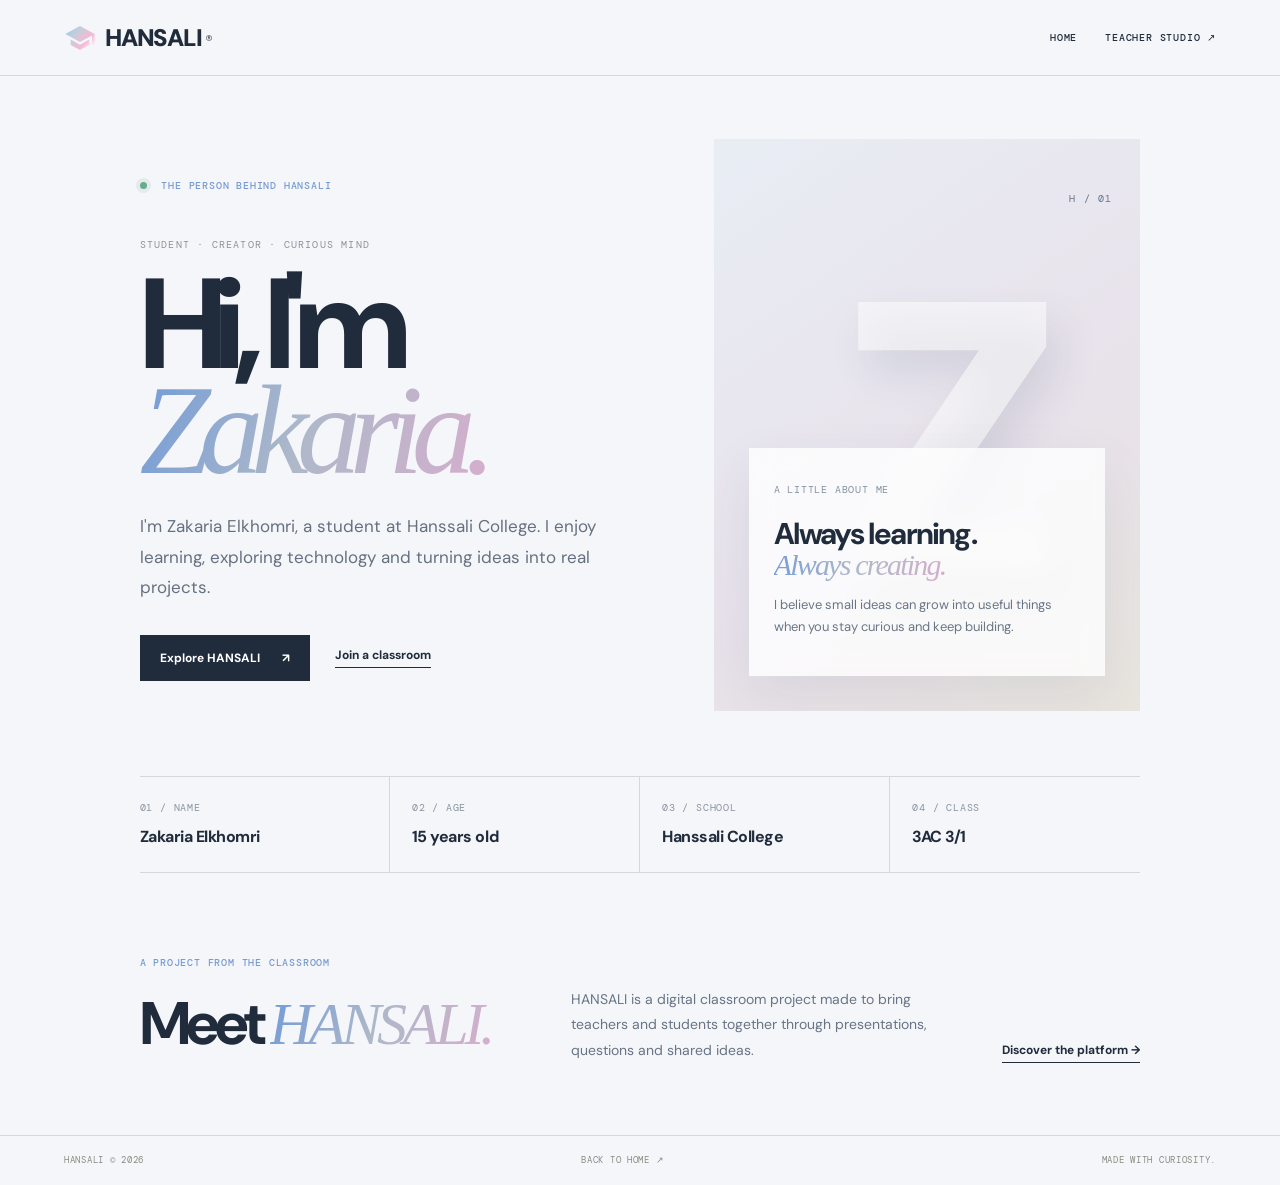
==== about.html @ 1b5e50fa "Add Zakaria Elkhomri about page" ====
<!doctype html>
<html lang="en">
<head>
<meta charset="utf-8"><meta name="viewport" content="width=device-width,initial-scale=1"><meta name="theme-color" content="#f5f6fa">
<meta name="description" content="Meet Zakaria Elkhomri, a student at Hanssali College in class 3AC 3/1 and the creator of HANSALI."><meta name="author" content="Zakaria Elkhomri"><meta name="robots" content="index,follow">
<link rel="canonical" href="https://hanssali.pages.dev/about.html"><meta property="og:type" content="profile"><meta property="og:title" content="About Zakaria Elkhomri — HANSALI"><meta property="og:description" content="Meet Zakaria Elkhomri, student at Hanssali College and creator of HANSALI."><meta property="og:url" content="https://hanssali.pages.dev/about.html">
<title>About Zakaria Elkhomri — HANSALI</title><link rel="preconnect" href="https://fonts.googleapis.com"><link href="https://fonts.googleapis.com/css2?family=DM+Mono:wght@400;500&family=DM+Sans:wght@400;500;600;700;800;900&display=swap" rel="stylesheet"><link rel="icon" type="image/svg+xml" href="./school%2B48px-131987943394753442_0px.svg"><link rel="stylesheet" href="style.css">
</head>
<body class="about-page">
<header class="topbar"><a class="brand" href="index.html"><img class="brand-mark" src="./school%2B48px-131987943394753442_0px.svg" alt="" width="32" height="32"><span class="brand-word">HANSALI</span><i>®</i></a><nav class="main-nav"><a class="nav-link" href="index.html">HOME</a><a class="nav-link" href="teacher.html">TEACHER STUDIO ↗</a></nav></header>
<a class="skip-link" href="#about-main">Skip to content</a>
<main id="about-main" class="about-main">
<section class="about-intro"><p class="kicker"><span class="live-dot"></span> THE PERSON BEHIND HANSALI</p><p class="about-overline">STUDENT · CREATOR · CURIOUS MIND</p><h1>Hi, I'm<br><em>Zakaria.</em></h1><p class="about-lead">I'm Zakaria Elkhomri, a student at Hanssali College. I enjoy learning, exploring technology and turning ideas into real projects.</p><div class="about-actions"><a class="btn btn-dark" href="index.html">Explore HANSALI <span>↗</span></a><a class="text-link" href="student.html">Join a classroom</a></div></section>
<aside class="about-side"><div class="about-monogram" aria-hidden="true"><span>Z</span><i>H / 01</i></div><div class="about-card"><p class="mono">A LITTLE ABOUT ME</p><h2>Always learning.<br><em>Always creating.</em></h2><p class="about-note">I believe small ideas can grow into useful things when you stay curious and keep building.</p></div></aside>
<section class="about-facts" aria-label="About Zakaria"><div class="about-fact"><span class="mono">01 / NAME</span><strong>Zakaria Elkhomri</strong></div><div class="about-fact"><span class="mono">02 / AGE</span><strong>15 years old</strong></div><div class="about-fact"><span class="mono">03 / SCHOOL</span><strong>Hanssali College</strong></div><div class="about-fact"><span class="mono">04 / CLASS</span><strong>3AC 3/1</strong></div></section>
<section class="about-project"><div><p class="kicker">A PROJECT FROM THE CLASSROOM</p><h2>Meet <em>HANSALI.</em></h2></div><p>HANSALI is a digital classroom project made to bring teachers and students together through presentations, questions and shared ideas.</p><a class="text-link" href="index.html">Discover the platform →</a></section>
</main>
<footer class="site-footer"><span>HANSALI © 2026</span><a href="index.html">BACK TO HOME ↗</a><span>MADE WITH CURIOSITY.</span></footer>
</body></html>
---- style.css ----
*{box-sizing:border-box} :root{--paper:#f5f6fa;--navy:#202b3c;--blue:#789bd1;--ink:#202b3c;--silver:#c8cdd8;--pink:#e0bfd8;--muted:#778293;--line:rgba(42,57,79,.16);--accent-gradient:linear-gradient(120deg,#8ccBff 0%,#c8cdd8 38%,#f3b9d5 72%,#fff 100%);--mono:'DM Mono',monospace;--sans:'DM Sans',sans-serif}html{scroll-behavior:smooth}body{margin:0;background:var(--paper);color:var(--navy);font-family:var(--sans);min-height:100vh}a{color:inherit;text-decoration:none}button,input,textarea{font:inherit}button{cursor:pointer}.hidden{display:none!important}.topbar{height:76px;padding:0 5vw;display:flex;align-items:center;justify-content:space-between;border-bottom:1px solid var(--line)}.brand{font-size:24px;font-weight:900;letter-spacing:-1.8px;color:var(--navy)}.brand span{color:var(--blue)}.brand i{font:10px var(--mono);vertical-align:top;margin-left:3px}.eyebrow,.mono,.kicker,.panel-index,label,.tiny,.site-footer,.hero-foot,.nav-link{font-family:var(--mono);letter-spacing:.08em;font-size:10px}.eyebrow{color:var(--muted)}.nav-link{font-weight:500}.hero{min-height:calc(100vh - 126px);padding:7vh 9vw 5vh;display:grid;grid-template-columns:1fr 1fr;align-items:center;gap:5vw;overflow:hidden}.kicker{color:var(--blue);font-weight:500}.live-dot{display:inline-block;width:7px;height:7px;border-radius:50%;background:#6caa8b;margin-right:8px;box-shadow:0 0 0 4px #6caa8b22}.hero h1,.gate-form h1,.studio-heading h1,.join-copy h1{font-size:clamp(58px,7.5vw,112px);line-height:.88;letter-spacing:-.085em;margin:25px 0 28px;font-weight:800}.hero h1 em,.gate-form h1 em,.studio-heading h1 em,.join-copy h1 em,.panel-title h3 em{font-family:Georgia,serif;font-weight:400;color:var(--blue);letter-spacing:-.08em}.hero-sub{max-width:400px;font-size:17px;line-height:1.65;color:#5d6670}.hero-actions{display:flex;align-items:center;gap:26px;margin-top:34px}.btn{border:0;padding:15px 20px;display:inline-flex;align-items:center;justify-content:center;gap:22px;font-weight:700;font-size:12px;transition:transform .2s,background .2s;color:var(--navy)}.btn:hover{transform:translateY(-2px)}.btn-dark{background:var(--navy);color:white}.btn-blue{background:var(--blue);color:white}.btn-light{background:var(--paper);color:var(--navy)}.btn-outline{background:transparent;border:1px solid var(--line)}.btn-small{padding:10px 13px;font-size:11px}.text-link{font-size:12px;font-weight:700;border-bottom:1px solid var(--navy);padding-bottom:4px}.hero-foot{display:flex;gap:26px;color:#8b8b82;margin-top:80px;font-size:9px}.hero-art{height:min(590px,70vh);min-height:440px;position:relative;background:#e7e5dd;overflow:hidden}.art-grid{position:absolute;inset:0;background-image:linear-gradient(#152b4510 1px,transparent 1px),linear-gradient(90deg,#152b4510 1px,transparent 1px);background-size:28px 28px;mask-image:linear-gradient(130deg,black,transparent 80%)}.orb{position:absolute;border-radius:50%;filter:drop-shadow(0 25px 30px #152b4525)}.orb-one{width:260px;height:260px;top:16%;left:28%;background:radial-gradient(circle at 30% 25%,#fff 0,#a5e5e8 12%,#8e83d7 35%,#dfb4d8 55%,#d8dce4 70%,#6f849c 90%);box-shadow:inset -25px -30px 40px #152b4566,inset 15px 15px 25px #fff9}.orb-two{width:110px;height:110px;right:9%;bottom:16%;background:linear-gradient(130deg,#fff,#b8bfc9 35%,#8e83d7 55%,#c4f4ed 75%,#fff);box-shadow:inset -12px -10px 20px #152b4540}.art-stamp{position:absolute;top:25px;left:25px;z-index:2;font:10px/1.6 var(--mono);color:#66717b}.art-card{position:absolute;z-index:3;padding:15px;background:#f8f6f0e8;box-shadow:0 12px 30px #152b4518;backdrop-filter:blur(8px)}.art-card span{font:9px var(--mono);color:#6c7680}.card-a{top:19%;right:7%;transform:rotate(5deg);width:150px}.card-a strong{display:block;font-size:26px;line-height:.95;margin:20px 0}.card-a small{position:absolute;right:15px;bottom:12px}.card-b{bottom:13%;left:8%;transform:rotate(-7deg);width:140px}.mini-dots{font:25px/1.3 var(--mono);letter-spacing:5px;margin-top:10px;color:var(--blue)}.card-c{right:14%;bottom:8%;width:100px;height:90px;transform:rotate(8deg)}.card-c strong{font-size:42px;color:var(--blue)}.art-caption{position:absolute;bottom:24px;right:25px;font:10px/1.5 var(--mono);text-align:right;color:#66717b}.site-footer{height:50px;border-top:1px solid var(--line);display:flex;justify-content:space-between;align-items:center;padding:0 5vw;color:#8a8b83;font-size:9px}.muted{color:var(--muted);line-height:1.6}.error-text{color:#b04444;font-size:12px;min-height:18px}.toast{position:fixed;bottom:22px;left:50%;transform:translate(-50%,20px);background:var(--navy);color:white;padding:12px 18px;font-size:12px;opacity:0;pointer-events:none;transition:.25s;z-index:50}.toast.show{opacity:1;transform:translate(-50%,0)}input,textarea{width:100%;padding:13px 14px;border:1px solid var(--line);background:#fff9;color:var(--navy);outline:none;border-radius:0}input:focus,textarea:focus{border-color:var(--blue)}textarea{resize:vertical;line-height:1.5}label{display:block;color:#697581;margin-bottom:8px}form{display:flex;flex-direction:column;gap:12px}
@media(max-width:800px){.topbar{height:64px;padding:0 20px}.eyebrow{display:none}.hero{padding:55px 24px;grid-template-columns:1fr;gap:40px}.hero h1{font-size:clamp(58px,15vw,90px)}.hero-art{height:430px;min-height:0}.hero-foot{margin-top:50px;flex-wrap:wrap}.site-footer{padding:12px 20px;height:auto;gap:12px;flex-wrap:wrap}.nav-link{font-size:9px}}
/* HANSALI shared identity */
.brand{display:inline-flex;align-items:center;gap:9px;letter-spacing:-1.2px}
.brand-mark{display:block;width:32px;height:32px;object-fit:contain;flex:0 0 auto}
.brand .brand-word{font-size:inherit;font-weight:900;letter-spacing:inherit;color:var(--navy);background:none;-webkit-text-fill-color:currentColor}
.brand i{margin-left:-5px}
.btn-blue{background:linear-gradient(115deg,#789bd1 0%,#aebbd1 48%,#d9b5d2 100%);color:#18283e;box-shadow:0 8px 22px rgba(120,155,209,.18)}
.hero h1 em,.gate-form h1 em,.studio-heading h1 em,.join-copy h1 em,.panel-title h3 em{background:linear-gradient(110deg,#719bd7,#aeb8c9 48%,#d6aecd);-webkit-background-clip:text;background-clip:text;color:transparent}
:focus-visible{outline:2px solid #8caee0;outline-offset:3px}
@media(max-width:750px){.brand-mark{width:29px;height:29px}}

/* Accessibility: keyboard skip navigation */
.skip-link{position:absolute;left:12px;top:-60px;z-index:1000;padding:11px 15px;background:#202b3c;color:#fff;border-radius:8px;font:600 13px var(--sans)}
.skip-link:focus{top:12px}

/* Creator profile page */
.main-nav{display:flex;align-items:center;gap:28px}
.about-main{max-width:1180px;margin:0 auto;padding:7vh 7vw 8vh;display:grid;grid-template-columns:1.05fr .95fr;column-gap:8vw;row-gap:65px}
.about-intro{align-self:center;padding:30px 0}
.about-overline{font:10px var(--mono);letter-spacing:.12em;color:#8b929d;margin-top:46px}
.about-intro h1{font-size:clamp(72px,10vw,130px);line-height:.82;letter-spacing:-.09em;margin:22px 0 28px;font-weight:800}
.about-intro h1 em,.about-card h2 em,.about-project h2 em{font-family:Georgia,serif;font-weight:400;font-style:italic;background:linear-gradient(110deg,#719bd7,#aeb8c9 48%,#d6aecd);-webkit-background-clip:text;background-clip:text;color:transparent}
.about-lead{max-width:470px;color:#657080;font-size:17px;line-height:1.8}
.about-actions{display:flex;align-items:center;gap:25px;margin-top:32px;flex-wrap:wrap}
.about-side{position:relative;min-height:460px;display:flex;align-items:flex-end;justify-content:center;padding:35px;background:linear-gradient(145deg,#e8edf4,#e8e2eb 60%,#e8e5de);overflow:hidden}
.about-monogram{position:absolute;inset:35px 0 0;display:flex;align-items:center;justify-content:center;font-size:clamp(230px,35vw,390px);font-weight:900;letter-spacing:-.13em;color:#ffffff8a;text-shadow:12px 22px 40px #394d6520}
.about-monogram i{position:absolute;top:18px;right:28px;font:10px var(--mono);letter-spacing:.12em;color:#647387}
.about-card{position:relative;z-index:1;width:min(100%,360px);padding:25px;background:#ffffffc9;backdrop-filter:blur(14px);box-shadow:0 20px 50px #34435b16}
.about-card .mono{color:#8390a1}
.about-card h2{font-size:30px;line-height:1.05;letter-spacing:-.06em;margin:22px 0 12px}
.about-note{font-size:13px;line-height:1.7;color:#697687}
.about-facts{grid-column:1/-1;display:grid;grid-template-columns:repeat(4,1fr);border-top:1px solid var(--line);border-bottom:1px solid var(--line)}
.about-fact{padding:24px 18px 25px 0;display:flex;flex-direction:column;gap:12px;border-right:1px solid var(--line)}
.about-fact:not(:first-child){padding-left:22px}
.about-fact:last-child{border:0}
.about-fact .mono{color:#8993a0}
.about-fact strong{font-size:16px;letter-spacing:-.03em}
.about-project{grid-column:1/-1;display:grid;grid-template-columns:1fr 1fr auto;align-items:end;gap:35px;padding-top:8px}
.about-project h2{font-size:clamp(38px,5vw,60px);letter-spacing:-.07em;margin:15px 0 0}
.about-project>p{max-width:420px;color:#687485;line-height:1.8;font-size:14px;margin:0}
.about-project .text-link{white-space:nowrap}
@media(max-width:800px){.main-nav{gap:15px}.main-nav .nav-link{font-size:9px}.about-main{padding:45px 24px 60px;grid-template-columns:1fr;gap:32px}.about-intro{padding:10px 0}.about-intro h1{font-size:clamp(75px,18vw,110px)}.about-overline{margin-top:32px}.about-side{min-height:380px}.about-facts{grid-template-columns:1fr 1fr}.about-fact{padding:18px 10px 18px 0}.about-fact:not(:first-child){padding-left:14px}.about-fact:nth-child(2){border-right:0}.about-fact:nth-child(3){padding-left:0}.about-project{grid-template-columns:1fr;gap:18px}.about-project .text-link{justify-self:start}}
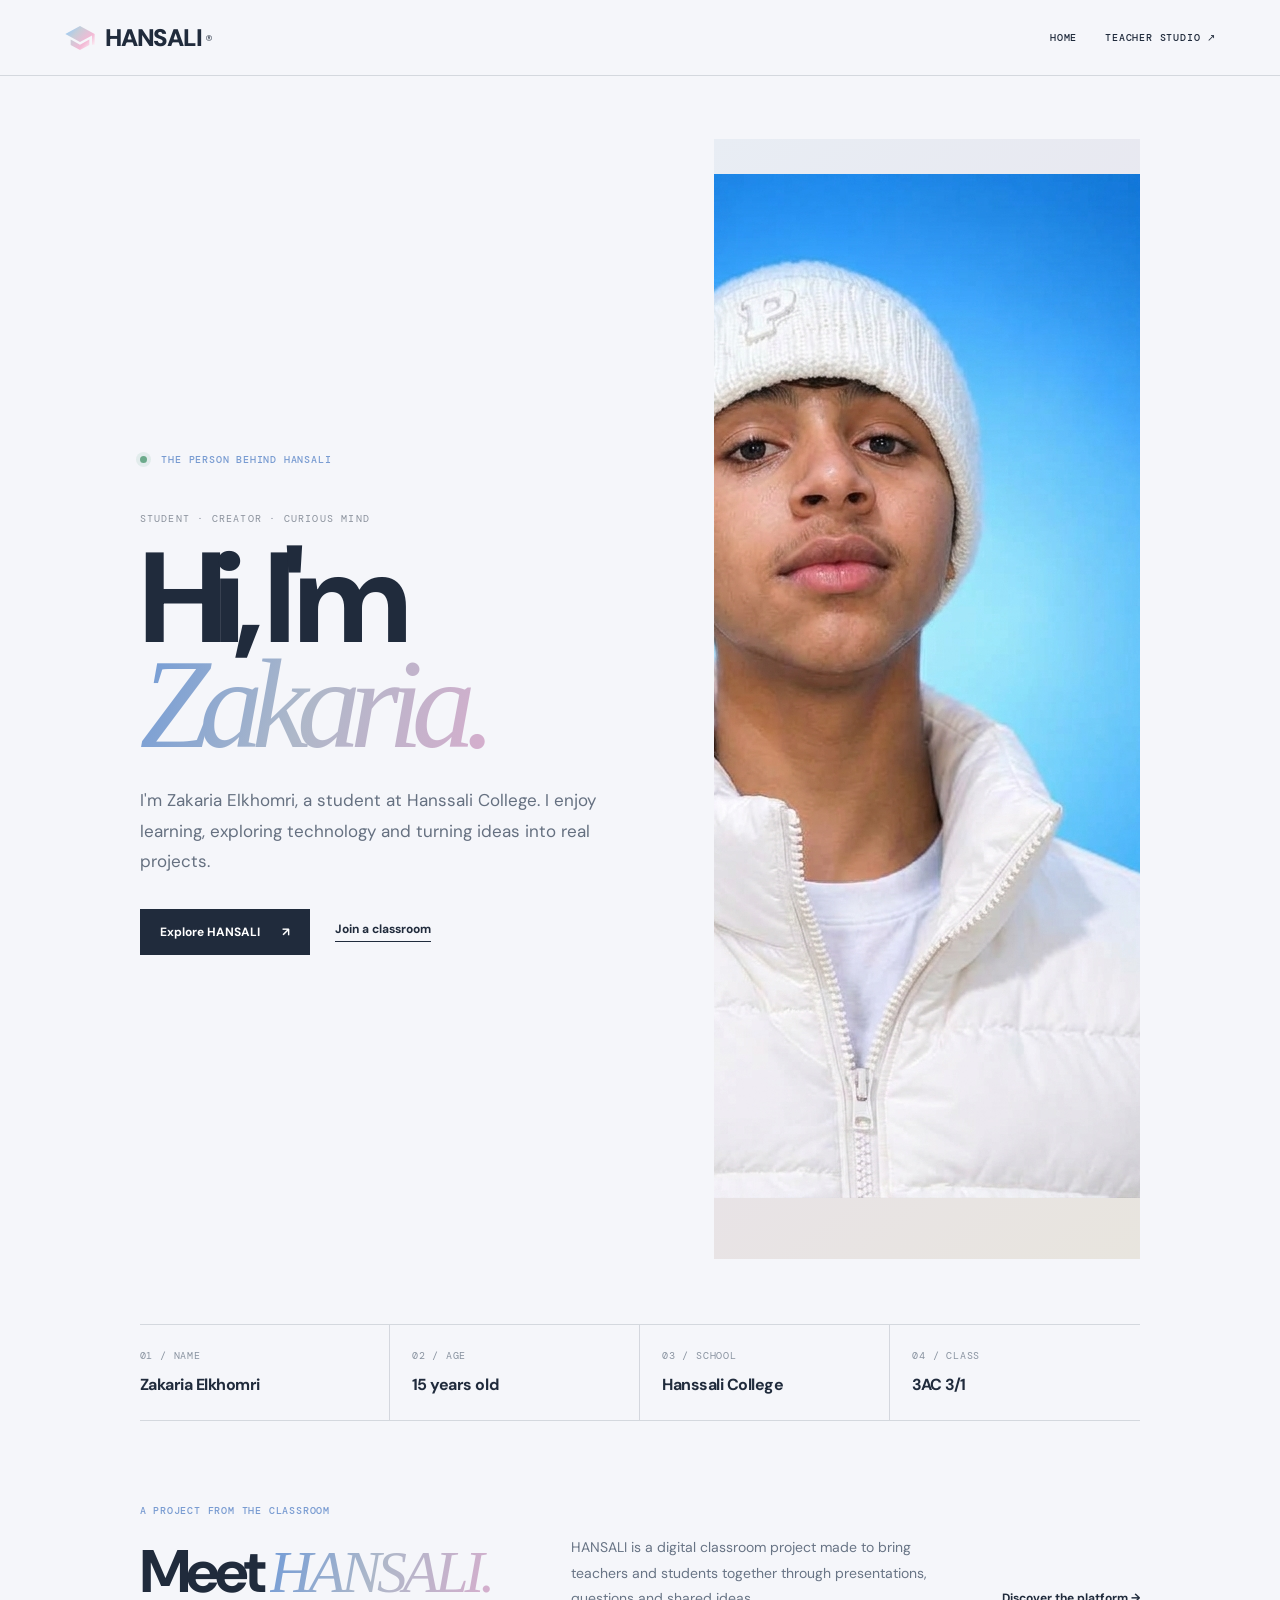
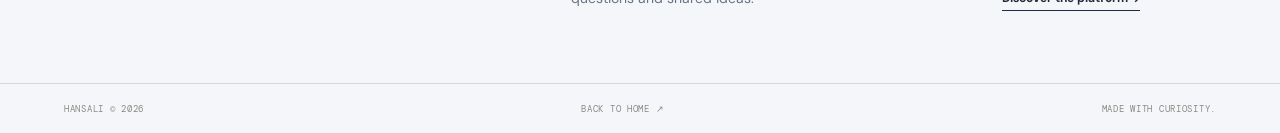
==== commit cd64c524: "Add creator portrait to About page" ====
--- a/about.html
+++ b/about.html
@@ -11,7 +11,7 @@
 <a class="skip-link" href="#about-main">Skip to content</a>
 <main id="about-main" class="about-main">
 <section class="about-intro"><p class="kicker"><span class="live-dot"></span> THE PERSON BEHIND HANSALI</p><p class="about-overline">STUDENT · CREATOR · CURIOUS MIND</p><h1>Hi, I'm<br><em>Zakaria.</em></h1><p class="about-lead">I'm Zakaria Elkhomri, a student at Hanssali College. I enjoy learning, exploring technology and turning ideas into real projects.</p><div class="about-actions"><a class="btn btn-dark" href="index.html">Explore HANSALI <span>↗</span></a><a class="text-link" href="student.html">Join a classroom</a></div></section>
-<aside class="about-side"><div class="about-monogram" aria-hidden="true"><span>Z</span><i>H / 01</i></div><div class="about-card"><p class="mono">A LITTLE ABOUT ME</p><h2>Always learning.<br><em>Always creating.</em></h2><p class="about-note">I believe small ideas can grow into useful things when you stay curious and keep building.</p></div></aside>
+<aside class="about-side"><div class="about-photo-wrap"><span class="about-orbit about-orbit-one" aria-hidden="true"></span><span class="about-orbit about-orbit-two" aria-hidden="true"></span><div class="about-photo"><img src="./Gemini_Generated_Image_g3y4c6g3y4c6g3y4.jfif" alt="Zakaria Elkhomri"></div><span class="about-photo-tag mono">ZAKARIA · 01</span></div><div class="about-card"><p class="mono">A LITTLE ABOUT ME</p><h2>Always learning.<br><em>Always creating.</em></h2><p class="about-note">I believe small ideas can grow into useful things when you stay curious and keep building.</p></div></aside>
 <section class="about-facts" aria-label="About Zakaria"><div class="about-fact"><span class="mono">01 / NAME</span><strong>Zakaria Elkhomri</strong></div><div class="about-fact"><span class="mono">02 / AGE</span><strong>15 years old</strong></div><div class="about-fact"><span class="mono">03 / SCHOOL</span><strong>Hanssali College</strong></div><div class="about-fact"><span class="mono">04 / CLASS</span><strong>3AC 3/1</strong></div></section>
 <section class="about-project"><div><p class="kicker">A PROJECT FROM THE CLASSROOM</p><h2>Meet <em>HANSALI.</em></h2></div><p>HANSALI is a digital classroom project made to bring teachers and students together through presentations, questions and shared ideas.</p><a class="text-link" href="index.html">Discover the platform →</a></section>
 </main>
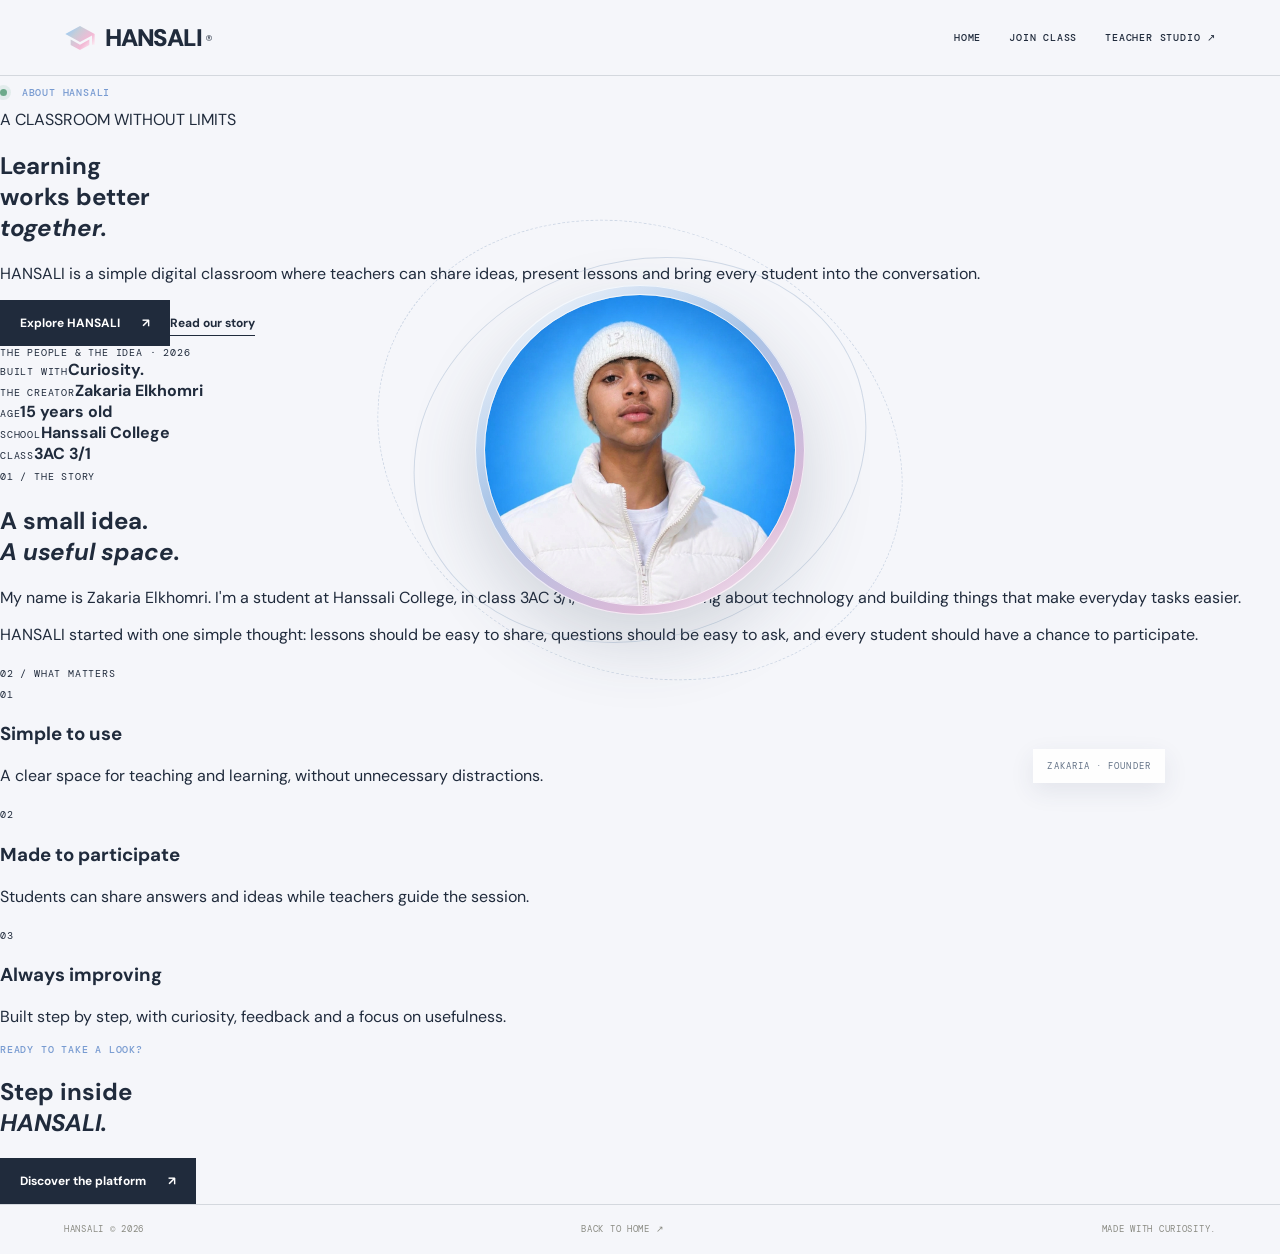
==== commit 264332db: "Redesign About page with story and mission layout" ====
--- a/about.html
+++ b/about.html
@@ -1,19 +1,48 @@
 <!doctype html>
 <html lang="en">
 <head>
-<meta charset="utf-8"><meta name="viewport" content="width=device-width,initial-scale=1"><meta name="theme-color" content="#f5f6fa">
-<meta name="description" content="Meet Zakaria Elkhomri, a student at Hanssali College in class 3AC 3/1 and the creator of HANSALI."><meta name="author" content="Zakaria Elkhomri"><meta name="robots" content="index,follow">
-<link rel="canonical" href="https://hanssali.pages.dev/about.html"><meta property="og:type" content="profile"><meta property="og:title" content="About Zakaria Elkhomri — HANSALI"><meta property="og:description" content="Meet Zakaria Elkhomri, student at Hanssali College and creator of HANSALI."><meta property="og:url" content="https://hanssali.pages.dev/about.html">
-<title>About Zakaria Elkhomri — HANSALI</title><link rel="preconnect" href="https://fonts.googleapis.com"><link href="https://fonts.googleapis.com/css2?family=DM+Mono:wght@400;500&family=DM+Sans:wght@400;500;600;700;800;900&display=swap" rel="stylesheet"><link rel="icon" type="image/svg+xml" href="./school%2B48px-131987943394753442_0px.svg"><link rel="stylesheet" href="style.css">
+<meta charset="utf-8"><meta name="viewport" content="width=device-width,initial-scale=1">
+<meta name="theme-color" content="#f5f6fa">
+<meta name="description" content="Learn about HANSALI, its creator Zakaria Elkhomri, and the idea behind this collaborative digital classroom.">
+<meta name="author" content="Zakaria Elkhomri"><meta name="robots" content="index,follow">
+<link rel="canonical" href="https://hanssali.pages.dev/about.html">
+<meta property="og:type" content="website"><meta property="og:title" content="About HANSALI"><meta property="og:description" content="The story, creator and purpose behind HANSALI.">
+<title>About HANSALI — Our Story</title>
+<link rel="preconnect" href="https://fonts.googleapis.com"><link href="https://fonts.googleapis.com/css2?family=DM+Mono:wght@400;500&family=DM+Sans:wght@400;500;600;700;800;900&display=swap" rel="stylesheet">
+<link rel="icon" type="image/svg+xml" href="./school%2B48px-131987943394753442_0px.svg"><link rel="stylesheet" href="style.css">
 </head>
-<body class="about-page">
-<header class="topbar"><a class="brand" href="index.html"><img class="brand-mark" src="./school%2B48px-131987943394753442_0px.svg" alt="" width="32" height="32"><span class="brand-word">HANSALI</span><i>®</i></a><nav class="main-nav"><a class="nav-link" href="index.html">HOME</a><a class="nav-link" href="teacher.html">TEACHER STUDIO ↗</a></nav></header>
+<body class="about-page about-redesign">
+<header class="topbar"><a class="brand" href="index.html"><img class="brand-mark" src="./school%2B48px-131987943394753442_0px.svg" alt="" width="32" height="32"><span class="brand-word">HANSALI</span><i>®</i></a><nav class="main-nav"><a class="nav-link" href="index.html">HOME</a><a class="nav-link" href="student.html">JOIN CLASS</a><a class="nav-link" href="teacher.html">TEACHER STUDIO ↗</a></nav></header>
 <a class="skip-link" href="#about-main">Skip to content</a>
-<main id="about-main" class="about-main">
-<section class="about-intro"><p class="kicker"><span class="live-dot"></span> THE PERSON BEHIND HANSALI</p><p class="about-overline">STUDENT · CREATOR · CURIOUS MIND</p><h1>Hi, I'm<br><em>Zakaria.</em></h1><p class="about-lead">I'm Zakaria Elkhomri, a student at Hanssali College. I enjoy learning, exploring technology and turning ideas into real projects.</p><div class="about-actions"><a class="btn btn-dark" href="index.html">Explore HANSALI <span>↗</span></a><a class="text-link" href="student.html">Join a classroom</a></div></section>
-<aside class="about-side"><div class="about-photo-wrap"><span class="about-orbit about-orbit-one" aria-hidden="true"></span><span class="about-orbit about-orbit-two" aria-hidden="true"></span><div class="about-photo"><img src="./Gemini_Generated_Image_g3y4c6g3y4c6g3y4.jfif" alt="Zakaria Elkhomri"></div><span class="about-photo-tag mono">ZAKARIA · 01</span></div><div class="about-card"><p class="mono">A LITTLE ABOUT ME</p><h2>Always learning.<br><em>Always creating.</em></h2><p class="about-note">I believe small ideas can grow into useful things when you stay curious and keep building.</p></div></aside>
-<section class="about-facts" aria-label="About Zakaria"><div class="about-fact"><span class="mono">01 / NAME</span><strong>Zakaria Elkhomri</strong></div><div class="about-fact"><span class="mono">02 / AGE</span><strong>15 years old</strong></div><div class="about-fact"><span class="mono">03 / SCHOOL</span><strong>Hanssali College</strong></div><div class="about-fact"><span class="mono">04 / CLASS</span><strong>3AC 3/1</strong></div></section>
-<section class="about-project"><div><p class="kicker">A PROJECT FROM THE CLASSROOM</p><h2>Meet <em>HANSALI.</em></h2></div><p>HANSALI is a digital classroom project made to bring teachers and students together through presentations, questions and shared ideas.</p><a class="text-link" href="index.html">Discover the platform →</a></section>
+<main id="about-main" class="about-v2">
+<section class="about-v2-hero">
+<div class="about-v2-copy"><p class="kicker"><span class="live-dot"></span> ABOUT HANSALI</p><span class="about-v2-eyebrow">A CLASSROOM WITHOUT LIMITS</span>
+<h1>Learning<br>works better<br><em>together.</em></h1>
+<p class="about-v2-lead">HANSALI is a simple digital classroom where teachers can share ideas, present lessons and bring every student into the conversation.</p>
+<div class="about-v2-actions"><a class="btn btn-dark" href="index.html">Explore HANSALI <span>↗</span></a><a class="text-link" href="#our-story">Read our story</a></div>
+</div>
+<div class="about-v2-visual">
+<div class="about-v2-visual-label mono">THE PEOPLE & THE IDEA · 2026</div>
+<div class="about-photo-wrap"><span class="about-orbit about-orbit-one" aria-hidden="true"></span><span class="about-orbit about-orbit-two" aria-hidden="true"></span><div class="about-photo"><img src="./Gemini_Generated_Image_g3y4c6g3y4c6g3y4.jfif" alt="Portrait of Zakaria Elkhomri"></div><span class="about-photo-tag mono">ZAKARIA · FOUNDER</span></div>
+<div class="about-v2-sticker"><span class="mono">BUILT WITH</span><strong>Curiosity<span>.</span></strong></div>
+</div>
+</section>
+<section class="about-v2-stats" aria-label="Creator information">
+<div><span class="mono">THE CREATOR</span><strong>Zakaria Elkhomri</strong></div><div><span class="mono">AGE</span><strong>15 years old</strong></div><div><span class="mono">SCHOOL</span><strong>Hanssali College</strong></div><div><span class="mono">CLASS</span><strong>3AC 3/1</strong></div>
+</section>
+<section class="about-v2-story" id="our-story">
+<div class="about-v2-section-tag"><span class="mono">01 / THE STORY</span><span class="about-v2-rule"></span></div>
+<div class="about-v2-story-grid"><h2>A small idea.<br><em>A useful space.</em></h2><div><p>My name is Zakaria Elkhomri. I'm a student at Hanssali College, in class 3AC 3/1, and I enjoy learning about technology and building things that make everyday tasks easier.</p><p>HANSALI started with one simple thought: lessons should be easy to share, questions should be easy to ask, and every student should have a chance to participate.</p></div></div>
+</section>
+<section class="about-v2-values">
+<div class="about-v2-section-tag"><span class="mono">02 / WHAT MATTERS</span><span class="about-v2-rule"></span></div>
+<div class="about-v2-value-grid">
+<article><span class="mono">01</span><h3>Simple to use</h3><p>A clear space for teaching and learning, without unnecessary distractions.</p></article>
+<article><span class="mono">02</span><h3>Made to participate</h3><p>Students can share answers and ideas while teachers guide the session.</p></article>
+<article><span class="mono">03</span><h3>Always improving</h3><p>Built step by step, with curiosity, feedback and a focus on usefulness.</p></article>
+</div>
+</section>
+<section class="about-v2-bottom"><div><p class="kicker">READY TO TAKE A LOOK?</p><h2>Step inside<br><em>HANSALI.</em></h2></div><a class="btn btn-dark" href="index.html">Discover the platform <span>↗</span></a></section>
 </main>
 <footer class="site-footer"><span>HANSALI © 2026</span><a href="index.html">BACK TO HOME ↗</a><span>MADE WITH CURIOSITY.</span></footer>
 </body></html>
--- a/style.css
+++ b/style.css
@@ -41,3 +41,16 @@
 .about-project>p{max-width:420px;color:#687485;line-height:1.8;font-size:14px;margin:0}
 .about-project .text-link{white-space:nowrap}
 @media(max-width:800px){.main-nav{gap:15px}.main-nav .nav-link{font-size:9px}.about-main{padding:45px 24px 60px;grid-template-columns:1fr;gap:32px}.about-intro{padding:10px 0}.about-intro h1{font-size:clamp(75px,18vw,110px)}.about-overline{margin-top:32px}.about-side{min-height:380px}.about-facts{grid-template-columns:1fr 1fr}.about-fact{padding:18px 10px 18px 0}.about-fact:not(:first-child){padding-left:14px}.about-fact:nth-child(2){border-right:0}.about-fact:nth-child(3){padding-left:0}.about-project{grid-template-columns:1fr;gap:18px}.about-project .text-link{justify-self:start}}
+
+
+/* Creator portrait with layered circular shapes */
+.about-side{isolation:isolate}
+.about-photo-wrap{position:absolute;inset:0;display:flex;align-items:center;justify-content:center;overflow:hidden}
+.about-photo{position:relative;z-index:2;width:clamp(230px,27vw,330px);aspect-ratio:1;border-radius:50%;padding:10px;background:linear-gradient(145deg,#fff,#a8c4e7 42%,#dcb9d7 78%,#fff);box-shadow:0 28px 70px #34435b30,inset 0 0 0 1px #ffffffb5}
+.about-photo::before{content:"";position:absolute;inset:9px;border:1px solid #ffffffb8;border-radius:50%;pointer-events:none;z-index:1}
+.about-photo img{display:block;width:100%;height:100%;border-radius:50%;object-fit:cover;object-position:center}
+.about-orbit{position:absolute;border:1px solid #829bbd55;border-radius:50%;z-index:1}
+.about-orbit-one{width:clamp(310px,39vw,460px);aspect-ratio:1;transform:rotate(-18deg) scaleY(.82)}
+.about-orbit-two{width:clamp(370px,46vw,540px);aspect-ratio:1;border-style:dashed;transform:rotate(24deg) scaleY(.82)}
+.about-photo-tag{position:absolute;z-index:3;right:9%;bottom:13%;padding:11px 14px;background:#ffffffdf;box-shadow:0 8px 24px #34435b18;color:#647387;font-size:9px;letter-spacing:.12em}
+@media(max-width:800px){.about-photo{width:min(68vw,280px)}.about-orbit-one{width:min(88vw,360px)}.about-orbit-two{width:min(102vw,420px)}.about-photo-tag{right:7%;bottom:10%}}
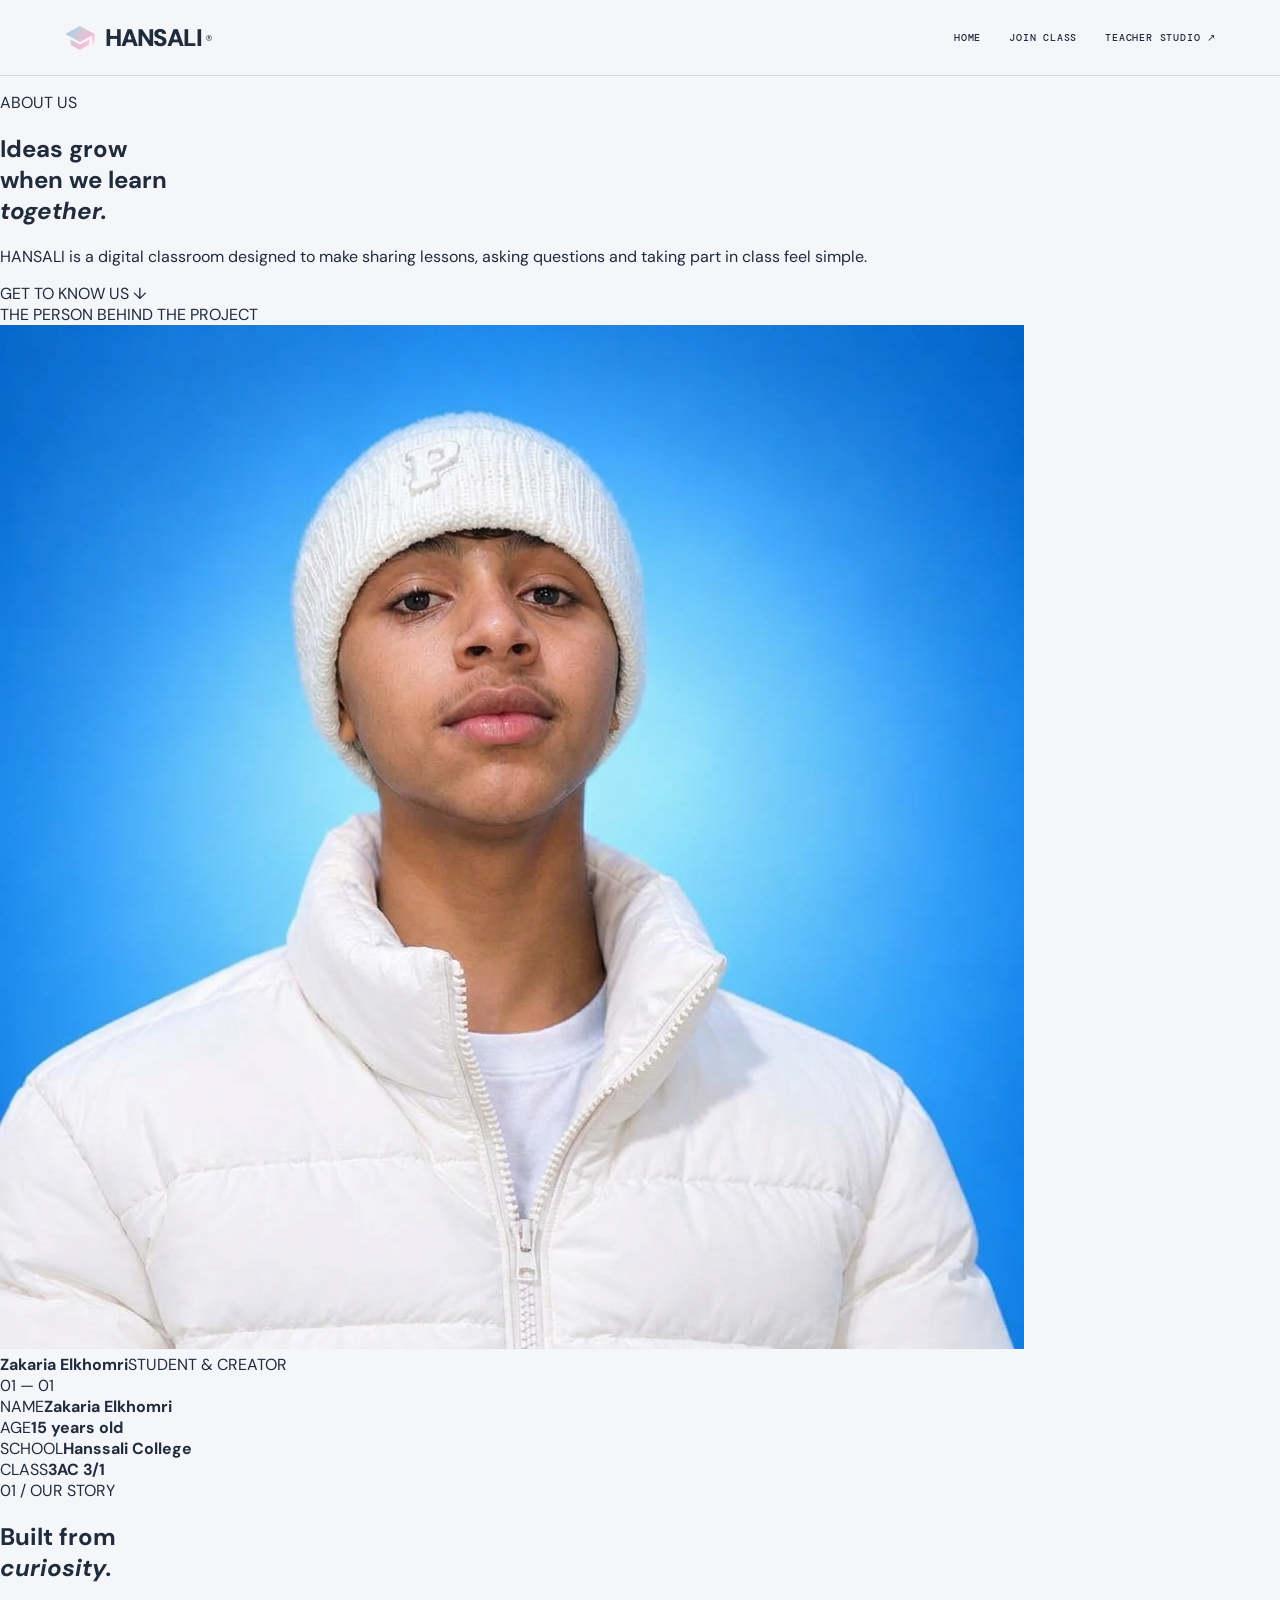
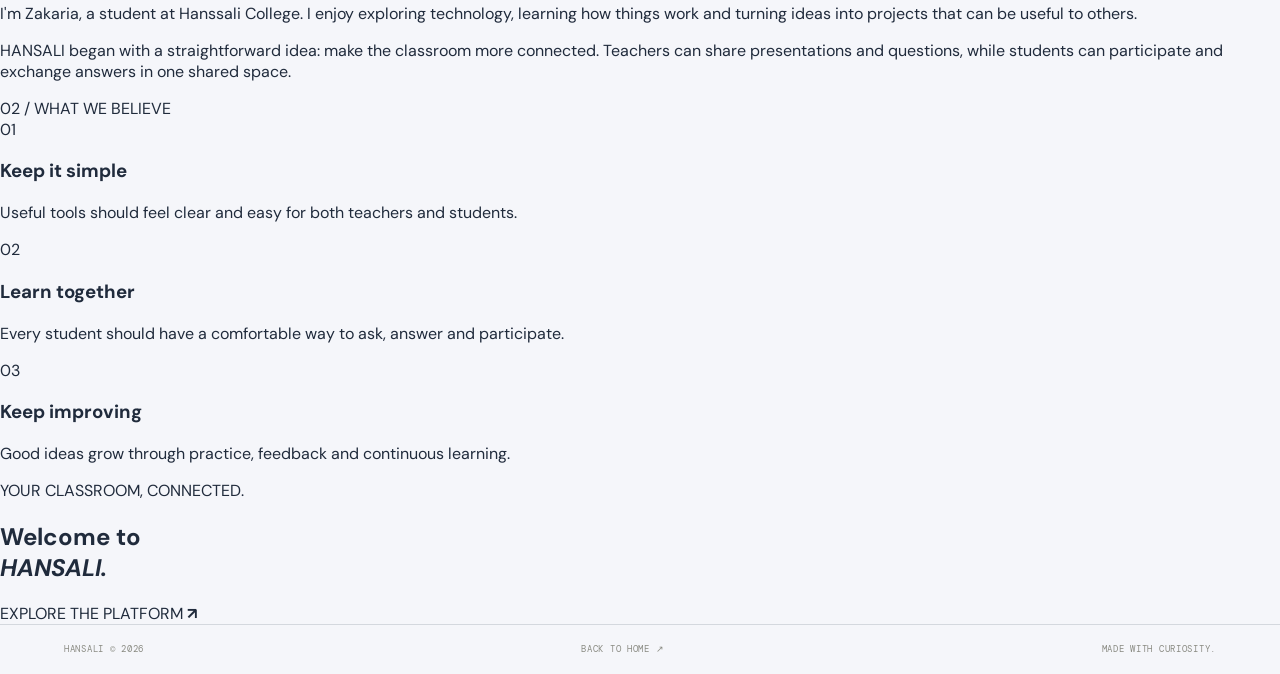
==== commit 01a6d7b5: "Rebuild About page from scratch" ====
--- a/about.html
+++ b/about.html
@@ -1,48 +1,16 @@
 <!doctype html>
-<html lang="en">
-<head>
-<meta charset="utf-8"><meta name="viewport" content="width=device-width,initial-scale=1">
-<meta name="theme-color" content="#f5f6fa">
-<meta name="description" content="Learn about HANSALI, its creator Zakaria Elkhomri, and the idea behind this collaborative digital classroom.">
-<meta name="author" content="Zakaria Elkhomri"><meta name="robots" content="index,follow">
-<link rel="canonical" href="https://hanssali.pages.dev/about.html">
-<meta property="og:type" content="website"><meta property="og:title" content="About HANSALI"><meta property="og:description" content="The story, creator and purpose behind HANSALI.">
-<title>About HANSALI — Our Story</title>
-<link rel="preconnect" href="https://fonts.googleapis.com"><link href="https://fonts.googleapis.com/css2?family=DM+Mono:wght@400;500&family=DM+Sans:wght@400;500;600;700;800;900&display=swap" rel="stylesheet">
-<link rel="icon" type="image/svg+xml" href="./school%2B48px-131987943394753442_0px.svg"><link rel="stylesheet" href="style.css">
-</head>
-<body class="about-page about-redesign">
-<header class="topbar"><a class="brand" href="index.html"><img class="brand-mark" src="./school%2B48px-131987943394753442_0px.svg" alt="" width="32" height="32"><span class="brand-word">HANSALI</span><i>®</i></a><nav class="main-nav"><a class="nav-link" href="index.html">HOME</a><a class="nav-link" href="student.html">JOIN CLASS</a><a class="nav-link" href="teacher.html">TEACHER STUDIO ↗</a></nav></header>
-<a class="skip-link" href="#about-main">Skip to content</a>
-<main id="about-main" class="about-v2">
-<section class="about-v2-hero">
-<div class="about-v2-copy"><p class="kicker"><span class="live-dot"></span> ABOUT HANSALI</p><span class="about-v2-eyebrow">A CLASSROOM WITHOUT LIMITS</span>
-<h1>Learning<br>works better<br><em>together.</em></h1>
-<p class="about-v2-lead">HANSALI is a simple digital classroom where teachers can share ideas, present lessons and bring every student into the conversation.</p>
-<div class="about-v2-actions"><a class="btn btn-dark" href="index.html">Explore HANSALI <span>↗</span></a><a class="text-link" href="#our-story">Read our story</a></div>
-</div>
-<div class="about-v2-visual">
-<div class="about-v2-visual-label mono">THE PEOPLE & THE IDEA · 2026</div>
-<div class="about-photo-wrap"><span class="about-orbit about-orbit-one" aria-hidden="true"></span><span class="about-orbit about-orbit-two" aria-hidden="true"></span><div class="about-photo"><img src="./Gemini_Generated_Image_g3y4c6g3y4c6g3y4.jfif" alt="Portrait of Zakaria Elkhomri"></div><span class="about-photo-tag mono">ZAKARIA · FOUNDER</span></div>
-<div class="about-v2-sticker"><span class="mono">BUILT WITH</span><strong>Curiosity<span>.</span></strong></div>
-</div>
-</section>
-<section class="about-v2-stats" aria-label="Creator information">
-<div><span class="mono">THE CREATOR</span><strong>Zakaria Elkhomri</strong></div><div><span class="mono">AGE</span><strong>15 years old</strong></div><div><span class="mono">SCHOOL</span><strong>Hanssali College</strong></div><div><span class="mono">CLASS</span><strong>3AC 3/1</strong></div>
-</section>
-<section class="about-v2-story" id="our-story">
-<div class="about-v2-section-tag"><span class="mono">01 / THE STORY</span><span class="about-v2-rule"></span></div>
-<div class="about-v2-story-grid"><h2>A small idea.<br><em>A useful space.</em></h2><div><p>My name is Zakaria Elkhomri. I'm a student at Hanssali College, in class 3AC 3/1, and I enjoy learning about technology and building things that make everyday tasks easier.</p><p>HANSALI started with one simple thought: lessons should be easy to share, questions should be easy to ask, and every student should have a chance to participate.</p></div></div>
-</section>
-<section class="about-v2-values">
-<div class="about-v2-section-tag"><span class="mono">02 / WHAT MATTERS</span><span class="about-v2-rule"></span></div>
-<div class="about-v2-value-grid">
-<article><span class="mono">01</span><h3>Simple to use</h3><p>A clear space for teaching and learning, without unnecessary distractions.</p></article>
-<article><span class="mono">02</span><h3>Made to participate</h3><p>Students can share answers and ideas while teachers guide the session.</p></article>
-<article><span class="mono">03</span><h3>Always improving</h3><p>Built step by step, with curiosity, feedback and a focus on usefulness.</p></article>
-</div>
-</section>
-<section class="about-v2-bottom"><div><p class="kicker">READY TO TAKE A LOOK?</p><h2>Step inside<br><em>HANSALI.</em></h2></div><a class="btn btn-dark" href="index.html">Discover the platform <span>↗</span></a></section>
-</main>
-<footer class="site-footer"><span>HANSALI © 2026</span><a href="index.html">BACK TO HOME ↗</a><span>MADE WITH CURIOSITY.</span></footer>
-</body></html>+<html lang="en"><head>
+<meta charset="utf-8"><meta name="viewport" content="width=device-width,initial-scale=1"><meta name="theme-color" content="#f7f8fb">
+<meta name="description" content="Discover HANSALI, a collaborative digital classroom created by Zakaria Elkhomri at Hanssali College."><meta name="author" content="Zakaria Elkhomri"><meta name="robots" content="index,follow">
+<link rel="canonical" href="https://hanssali.pages.dev/about.html"><meta property="og:type" content="website"><meta property="og:title" content="About HANSALI"><meta property="og:description" content="The creator, story and purpose behind HANSALI.">
+<title>About HANSALI | Our Story</title><link rel="preconnect" href="https://fonts.googleapis.com"><link rel="preconnect" href="https://fonts.gstatic.com" crossorigin><link href="https://fonts.googleapis.com/css2?family=DM+Mono:wght@400;500&family=DM+Sans:wght@400;500;600;700;800;900&display=swap" rel="stylesheet"><link rel="icon" type="image/svg+xml" href="./school%2B48px-131987943394753442_0px.svg"><link rel="stylesheet" href="style.css">
+</head><body class="about-page about-clean">
+<header class="topbar about-clean-nav"><a class="brand" href="index.html" aria-label="HANSALI home"><img class="brand-mark" src="./school%2B48px-131987943394753442_0px.svg" alt="" width="32" height="32"><span class="brand-word">HANSALI</span><i>®</i></a><nav class="main-nav" aria-label="Main navigation"><a class="nav-link" href="index.html">HOME</a><a class="nav-link" href="student.html">JOIN CLASS</a><a class="nav-link" href="teacher.html">TEACHER STUDIO ↗</a></nav></header>
+<main class="about-clean-main">
+<section class="about-clean-hero"><div class="about-clean-heading"><p class="about-clean-label"><span></span> ABOUT US</p><h1>Ideas grow<br>when we learn<br><em>together.</em></h1><p class="about-clean-intro">HANSALI is a digital classroom designed to make sharing lessons, asking questions and taking part in class feel simple.</p><a class="about-clean-link" href="#our-story">GET TO KNOW US <span>↓</span></a></div>
+<div class="about-clean-hero-art"><div class="about-clean-art-caption">THE PERSON BEHIND THE PROJECT</div><div class="about-clean-portrait-frame"><img src="./Gemini_Generated_Image_g3y4c6g3y4c6g3y4.jfif" alt="Zakaria Elkhomri, creator of HANSALI"></div><div class="about-clean-orbit about-clean-orbit-a"></div><div class="about-clean-orbit about-clean-orbit-b"></div><div class="about-clean-photo-caption"><strong>Zakaria Elkhomri</strong><span>STUDENT & CREATOR</span></div><span class="about-clean-index">01 — 01</span></div></section>
+<section class="about-clean-facts" aria-label="Creator details"><div><span>NAME</span><strong>Zakaria Elkhomri</strong></div><div><span>AGE</span><strong>15 years old</strong></div><div><span>SCHOOL</span><strong>Hanssali College</strong></div><div><span>CLASS</span><strong>3AC 3/1</strong></div></section>
+<section class="about-clean-story" id="our-story"><div class="about-clean-section-head"><span>01 / OUR STORY</span><i></i></div><div class="about-clean-story-grid"><h2>Built from<br><em>curiosity.</em></h2><div><p>I'm Zakaria, a student at Hanssali College. I enjoy exploring technology, learning how things work and turning ideas into projects that can be useful to others.</p><p>HANSALI began with a straightforward idea: make the classroom more connected. Teachers can share presentations and questions, while students can participate and exchange answers in one shared space.</p></div></div></section>
+<section class="about-clean-purpose"><div class="about-clean-section-head"><span>02 / WHAT WE BELIEVE</span><i></i></div><div class="about-clean-purpose-grid"><article><span>01</span><h3>Keep it simple</h3><p>Useful tools should feel clear and easy for both teachers and students.</p></article><article><span>02</span><h3>Learn together</h3><p>Every student should have a comfortable way to ask, answer and participate.</p></article><article><span>03</span><h3>Keep improving</h3><p>Good ideas grow through practice, feedback and continuous learning.</p></article></div></section>
+<section class="about-clean-cta"><div><span>YOUR CLASSROOM, CONNECTED.</span><h2>Welcome to<br><em>HANSALI.</em></h2></div><a href="index.html">EXPLORE THE PLATFORM <b>↗</b></a></section>
+</main><footer class="site-footer"><span>HANSALI © 2026</span><a href="index.html">BACK TO HOME ↗</a><span>MADE WITH CURIOSITY.</span></footer></body></html>
--- a/style.css
+++ b/style.css
@@ -54,3 +54,50 @@
 .about-orbit-two{width:clamp(370px,46vw,540px);aspect-ratio:1;border-style:dashed;transform:rotate(24deg) scaleY(.82)}
 .about-photo-tag{position:absolute;z-index:3;right:9%;bottom:13%;padding:11px 14px;background:#ffffffdf;box-shadow:0 8px 24px #34435b18;color:#647387;font-size:9px;letter-spacing:.12em}
 @media(max-width:800px){.about-photo{width:min(68vw,280px)}.about-orbit-one{width:min(88vw,360px)}.about-orbit-two{width:min(102vw,420px)}.about-photo-tag{right:7%;bottom:10%}}
+
+
+/* About page — refreshed editorial layout */
+.about-redesign{background:#f5f6fa}
+.about-v2{max-width:1320px;margin:0 auto;padding:42px 6vw 90px}
+.about-v2-hero{display:grid;grid-template-columns:1fr .92fr;gap:6vw;align-items:center;min-height:570px}
+.about-v2-copy{padding:38px 0}
+.about-v2-eyebrow{display:block;margin-top:58px;font:10px var(--mono);letter-spacing:.16em;color:#8490a0}
+.about-v2-copy h1{font-size:clamp(68px,8.7vw,116px);line-height:.86;letter-spacing:-.09em;margin:22px 0 28px;font-weight:800}
+.about-v2-copy h1 em,.about-v2-story h2 em,.about-v2-bottom h2 em{font-family:Georgia,serif;font-weight:400;font-style:italic;background:linear-gradient(110deg,#719bd7,#aeb8c9 48%,#d6aecd);-webkit-background-clip:text;background-clip:text;color:transparent}
+.about-v2-lead{max-width:460px;font-size:16px;line-height:1.85;color:#657080}
+.about-v2-actions{display:flex;align-items:center;gap:26px;flex-wrap:wrap;margin-top:30px}
+.about-v2-visual{height:510px;position:relative;overflow:hidden;isolation:isolate;background:linear-gradient(145deg,#e7edf5,#e9e3ec 58%,#e9e8e2)}
+.about-v2-visual:before{content:"";position:absolute;inset:0;background-image:linear-gradient(#263b5510 1px,transparent 1px),linear-gradient(90deg,#263b5510 1px,transparent 1px);background-size:28px 28px;mask-image:linear-gradient(130deg,black,transparent 80%)}
+.about-v2-visual-label{position:absolute;z-index:4;top:24px;left:25px;color:#718096;font-size:9px;letter-spacing:.1em}
+.about-v2-visual .about-photo-wrap{inset:0}
+.about-v2-visual .about-photo{width:clamp(230px,25vw,310px)}
+.about-v2-visual .about-orbit-one{width:clamp(320px,37vw,430px)}
+.about-v2-visual .about-orbit-two{width:clamp(380px,44vw,510px)}
+.about-v2-visual .about-photo-tag{right:8%;bottom:14%}
+.about-v2-sticker{position:absolute;z-index:5;left:7%;bottom:8%;padding:14px 18px;background:#ffffffdf;box-shadow:0 12px 30px #34435b18;transform:rotate(-5deg)}
+.about-v2-sticker .mono{display:block;color:#8490a0;font-size:8px}
+.about-v2-sticker strong{display:block;font-size:23px;letter-spacing:-.06em;margin-top:5px}
+.about-v2-sticker strong span{color:#8e9fd0}
+.about-v2-stats{display:grid;grid-template-columns:repeat(4,1fr);margin:38px 0 90px;border-top:1px solid var(--line);border-bottom:1px solid var(--line)}
+.about-v2-stats>div{padding:22px 18px 24px 0;display:flex;flex-direction:column;gap:12px;border-right:1px solid var(--line)}
+.about-v2-stats>div:not(:first-child){padding-left:22px}
+.about-v2-stats>div:last-child{border-right:0}
+.about-v2-stats .mono,.about-v2-section-tag .mono{font-size:9px;color:#8993a0;letter-spacing:.12em}
+.about-v2-stats strong{font-size:15px;letter-spacing:-.03em}
+.about-v2-section-tag{display:flex;align-items:center;gap:22px}
+.about-v2-rule{height:1px;background:var(--line);flex:1}
+.about-v2-story{padding:0 0 88px}
+.about-v2-story-grid{display:grid;grid-template-columns:1fr 1fr;gap:8vw;margin-top:28px}
+.about-v2-story h2,.about-v2-bottom h2{font-size:clamp(42px,5.6vw,72px);line-height:.98;letter-spacing:-.075em;margin:0}
+.about-v2-story-grid>div{max-width:510px;color:#657080;font-size:15px;line-height:1.9}
+.about-v2-story-grid p{margin:0 0 16px}
+.about-v2-values{padding:0 0 90px}
+.about-v2-value-grid{display:grid;grid-template-columns:repeat(3,1fr);gap:18px;margin-top:28px}
+.about-v2-value-grid article{min-height:190px;padding:25px;background:#fff;border:1px solid #e6e9ef;box-shadow:0 14px 35px #34435b08}
+.about-v2-value-grid article>.mono{color:#91a2c2;font-size:10px}
+.about-v2-value-grid h3{font-size:23px;letter-spacing:-.05em;margin:25px 0 10px}
+.about-v2-value-grid p{font-size:13px;line-height:1.75;color:#6c7787;margin:0;max-width:290px}
+.about-v2-bottom{padding:38px 42px;background:linear-gradient(115deg,#e6edf7,#eee7ef 70%,#f0eee8);display:flex;justify-content:space-between;align-items:center;gap:30px}
+.about-v2-bottom h2{margin-top:14px}
+@media(max-width:850px){.about-v2{padding:35px 24px 65px}.about-v2-hero{grid-template-columns:1fr;gap:28px;min-height:0}.about-v2-copy{padding:12px 0}.about-v2-eyebrow{margin-top:35px}.about-v2-copy h1{font-size:clamp(66px,16vw,100px)}.about-v2-visual{height:430px}.about-v2-visual .about-photo{width:min(65vw,270px)}.about-v2-visual .about-orbit-one{width:min(88vw,370px)}.about-v2-visual .about-orbit-two{width:min(102vw,430px)}.about-v2-stats{grid-template-columns:1fr 1fr;margin:30px 0 65px}.about-v2-stats>div{padding:18px 10px 18px 0}.about-v2-stats>div:not(:first-child){padding-left:14px}.about-v2-stats>div:nth-child(2){border-right:0}.about-v2-stats>div:nth-child(3){padding-left:0}.about-v2-story-grid{grid-template-columns:1fr;gap:20px}.about-v2-values{padding-bottom:60px}.about-v2-value-grid{grid-template-columns:1fr;gap:12px}.about-v2-value-grid article{min-height:0}.about-v2-value-grid h3{margin:17px 0 8px}.about-v2-bottom{padding:28px 24px;align-items:flex-start;flex-direction:column}}
+@media(max-width:440px){.main-nav{gap:10px}.main-nav .nav-link{font-size:8px}.about-v2-visual{height:370px}.about-v2-visual .about-photo-tag{right:4%;bottom:10%;font-size:8px}.about-v2-sticker{left:5%;bottom:7%;padding:10px 13px}}
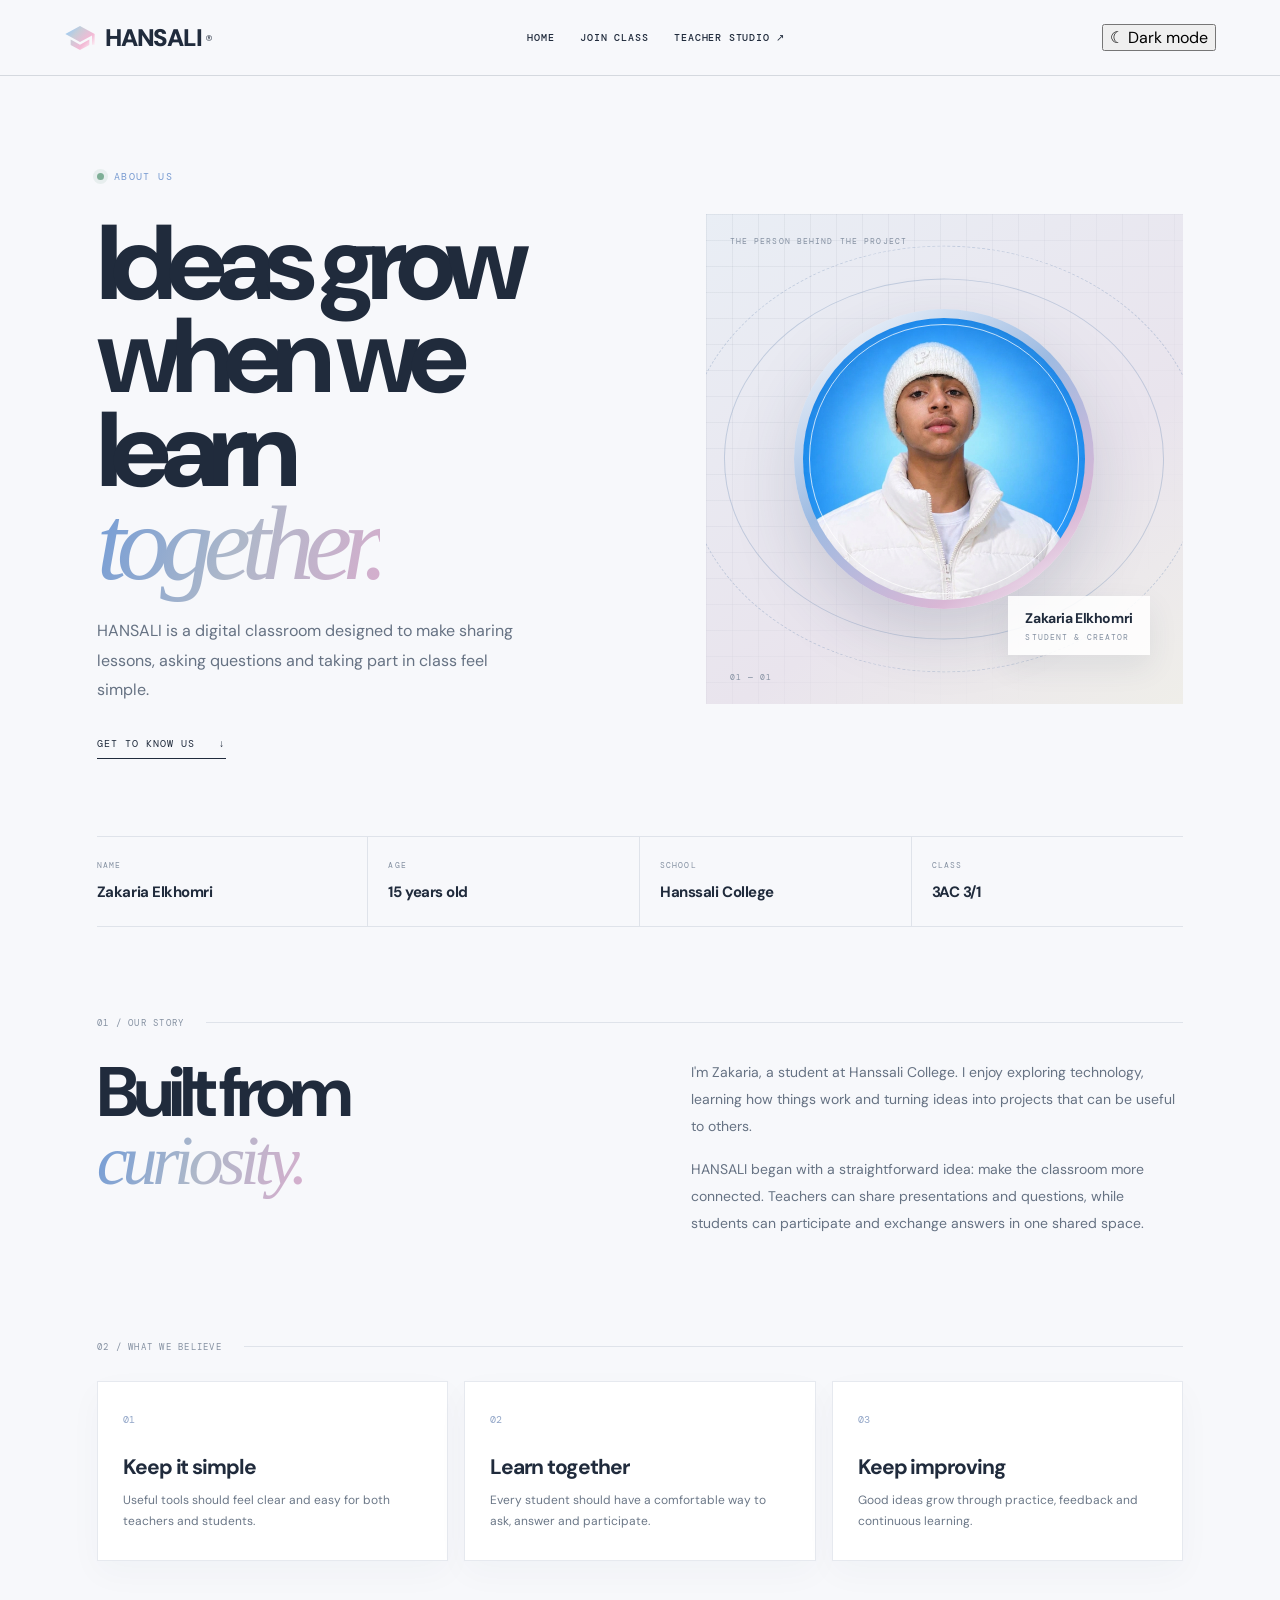
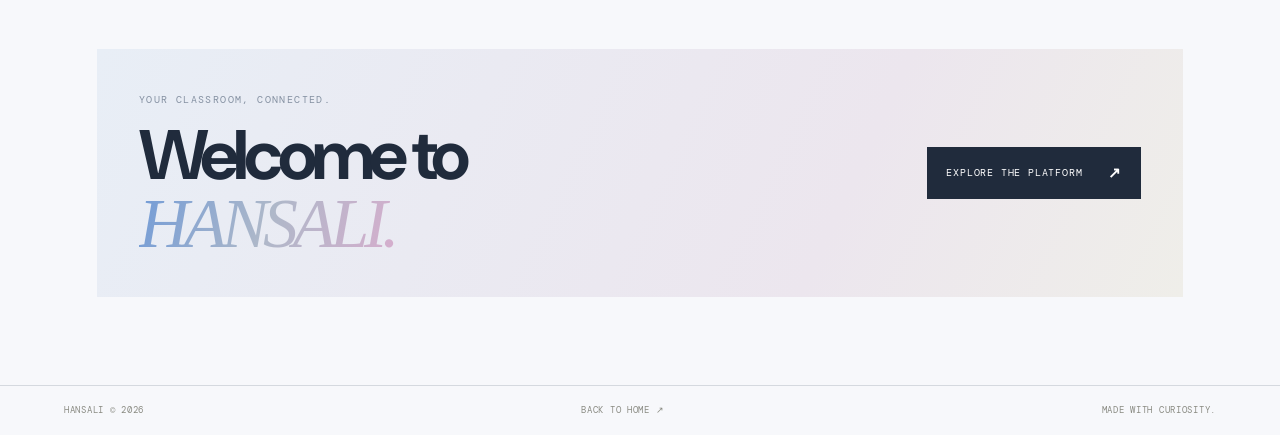
==== commit 2014329a: "Add theme toggle to about.html" ====
--- a/about.html
+++ b/about.html
@@ -13,4 +13,4 @@
 <section class="about-clean-story" id="our-story"><div class="about-clean-section-head"><span>01 / OUR STORY</span><i></i></div><div class="about-clean-story-grid"><h2>Built from<br><em>curiosity.</em></h2><div><p>I'm Zakaria, a student at Hanssali College. I enjoy exploring technology, learning how things work and turning ideas into projects that can be useful to others.</p><p>HANSALI began with a straightforward idea: make the classroom more connected. Teachers can share presentations and questions, while students can participate and exchange answers in one shared space.</p></div></div></section>
 <section class="about-clean-purpose"><div class="about-clean-section-head"><span>02 / WHAT WE BELIEVE</span><i></i></div><div class="about-clean-purpose-grid"><article><span>01</span><h3>Keep it simple</h3><p>Useful tools should feel clear and easy for both teachers and students.</p></article><article><span>02</span><h3>Learn together</h3><p>Every student should have a comfortable way to ask, answer and participate.</p></article><article><span>03</span><h3>Keep improving</h3><p>Good ideas grow through practice, feedback and continuous learning.</p></article></div></section>
 <section class="about-clean-cta"><div><span>YOUR CLASSROOM, CONNECTED.</span><h2>Welcome to<br><em>HANSALI.</em></h2></div><a href="index.html">EXPLORE THE PLATFORM <b>↗</b></a></section>
-</main><footer class="site-footer"><span>HANSALI © 2026</span><a href="index.html">BACK TO HOME ↗</a><span>MADE WITH CURIOSITY.</span></footer></body></html>+</main><footer class="site-footer"><span>HANSALI © 2026</span><a href="index.html">BACK TO HOME ↗</a><span>MADE WITH CURIOSITY.</span></footer><script src="theme.js"></script></body></html>
--- a/style.css
+++ b/style.css
@@ -101,3 +101,24 @@
 .about-v2-bottom h2{margin-top:14px}
 @media(max-width:850px){.about-v2{padding:35px 24px 65px}.about-v2-hero{grid-template-columns:1fr;gap:28px;min-height:0}.about-v2-copy{padding:12px 0}.about-v2-eyebrow{margin-top:35px}.about-v2-copy h1{font-size:clamp(66px,16vw,100px)}.about-v2-visual{height:430px}.about-v2-visual .about-photo{width:min(65vw,270px)}.about-v2-visual .about-orbit-one{width:min(88vw,370px)}.about-v2-visual .about-orbit-two{width:min(102vw,430px)}.about-v2-stats{grid-template-columns:1fr 1fr;margin:30px 0 65px}.about-v2-stats>div{padding:18px 10px 18px 0}.about-v2-stats>div:not(:first-child){padding-left:14px}.about-v2-stats>div:nth-child(2){border-right:0}.about-v2-stats>div:nth-child(3){padding-left:0}.about-v2-story-grid{grid-template-columns:1fr;gap:20px}.about-v2-values{padding-bottom:60px}.about-v2-value-grid{grid-template-columns:1fr;gap:12px}.about-v2-value-grid article{min-height:0}.about-v2-value-grid h3{margin:17px 0 8px}.about-v2-bottom{padding:28px 24px;align-items:flex-start;flex-direction:column}}
 @media(max-width:440px){.main-nav{gap:10px}.main-nav .nav-link{font-size:8px}.about-v2-visual{height:370px}.about-v2-visual .about-photo-tag{right:4%;bottom:10%;font-size:8px}.about-v2-sticker{left:5%;bottom:7%;padding:10px 13px}}
+
+/* ABOUT PAGE — complete clean rebuild */
+.about-clean{background:#f7f8fb;color:#202b3c}.about-clean-main{max-width:1240px;margin:0 auto;padding:0 6vw 88px}.about-clean-nav{background:#f7f8fb}.about-clean .main-nav{display:flex;align-items:center;gap:26px}
+.about-clean-hero{min-height:610px;display:grid;grid-template-columns:1fr .92fr;gap:7vw;align-items:center;padding:62px 0 55px}.about-clean-heading{padding:22px 0}
+.about-clean-label,.about-clean-section-head,.about-clean-art-caption,.about-clean-index,.about-clean-facts span,.about-clean-photo-caption span,.about-clean-cta>div>span{font:10px var(--mono);letter-spacing:.14em;color:#8591a2}
+.about-clean-label{display:flex;align-items:center;gap:10px;color:#789bd1}.about-clean-label span{width:7px;height:7px;border-radius:50%;background:#7eae96;box-shadow:0 0 0 4px #7eae9622}
+.about-clean-heading h1{font-size:clamp(66px,8.3vw,108px);line-height:.88;letter-spacing:-.09em;margin:34px 0 25px;font-weight:800}
+.about-clean-heading h1 em,.about-clean-story h2 em,.about-clean-cta h2 em{font-family:Georgia,serif;font-style:italic;font-weight:400;background:linear-gradient(110deg,#719bd7,#aeb8c9 50%,#d6aecd);-webkit-background-clip:text;background-clip:text;color:transparent}
+.about-clean-intro{max-width:440px;color:#667283;font-size:16px;line-height:1.85;margin:0}.about-clean-link{display:inline-flex;align-items:center;gap:24px;margin-top:32px;padding-bottom:8px;border-bottom:1px solid #202b3c;font:10px var(--mono);letter-spacing:.1em}
+.about-clean-hero-art{height:490px;position:relative;display:flex;align-items:center;justify-content:center;overflow:hidden;background:linear-gradient(145deg,#e9eef5,#e9e4ed 62%,#efeee9);isolation:isolate}
+.about-clean-hero-art:before{content:"";position:absolute;inset:0;background-image:linear-gradient(#293d5510 1px,transparent 1px),linear-gradient(90deg,#293d5510 1px,transparent 1px);background-size:26px 26px;mask-image:linear-gradient(135deg,#000,transparent 85%)}
+.about-clean-art-caption{position:absolute;top:22px;left:24px;z-index:4;font-size:8px}.about-clean-portrait-frame{position:relative;z-index:2;width:clamp(225px,25vw,300px);aspect-ratio:1;border-radius:50%;padding:9px;background:linear-gradient(145deg,#fff,#9dbbe2 44%,#d9b7d5 78%,#fff);box-shadow:0 26px 65px #283d5a2b}
+.about-clean-portrait-frame:after{content:"";position:absolute;inset:15px;border:1px solid #ffffffb8;border-radius:50%;pointer-events:none}.about-clean-portrait-frame img{width:100%;height:100%;display:block;border-radius:50%;object-fit:cover;object-position:center}
+.about-clean-orbit{position:absolute;z-index:1;border:1px solid #829bbd66;border-radius:50%;width:clamp(315px,38vw,440px);aspect-ratio:1;transform:scaleY(.82) rotate(-20deg)}.about-clean-orbit-b{width:clamp(365px,44vw,520px);border-style:dashed;transform:scaleY(.82) rotate(23deg)}
+.about-clean-photo-caption{position:absolute;z-index:3;right:7%;bottom:10%;padding:13px 17px;background:#ffffffdf;box-shadow:0 12px 30px #34435b16;display:flex;flex-direction:column;gap:5px}.about-clean-photo-caption strong{font-size:14px;letter-spacing:-.03em}.about-clean-photo-caption span{font-size:8px}.about-clean-index{position:absolute;left:24px;bottom:22px;font-size:8px}
+.about-clean-facts{display:grid;grid-template-columns:repeat(4,1fr);border-top:1px solid #dfe3ea;border-bottom:1px solid #dfe3ea;margin:0 0 90px}.about-clean-facts>div{padding:23px 16px 24px 0;display:flex;flex-direction:column;gap:12px;border-right:1px solid #dfe3ea}.about-clean-facts>div:not(:first-child){padding-left:20px}.about-clean-facts>div:last-child{border:0}.about-clean-facts span{font-size:8px}.about-clean-facts strong{font-size:15px;letter-spacing:-.03em}
+.about-clean-section-head{display:flex;align-items:center;gap:22px;font-size:9px}.about-clean-section-head i{height:1px;background:#dfe3ea;flex:1}.about-clean-story{padding-bottom:88px}.about-clean-story-grid{display:grid;grid-template-columns:1fr 1fr;gap:8vw;margin-top:30px}.about-clean-story h2,.about-clean-cta h2{font-size:clamp(44px,5.5vw,70px);line-height:.98;letter-spacing:-.075em;margin:0}.about-clean-story-grid>div{max-width:510px;color:#667283;font-size:14px;line-height:1.95}.about-clean-story-grid p{margin:0 0 15px}
+.about-clean-purpose{padding-bottom:88px}.about-clean-purpose-grid{display:grid;grid-template-columns:repeat(3,1fr);gap:16px;margin-top:28px}.about-clean-purpose-grid article{background:#fff;border:1px solid #e6e9ef;padding:25px;min-height:180px;box-shadow:0 12px 32px #283d5a08}.about-clean-purpose-grid article>span{font:10px var(--mono);color:#91a5c7}.about-clean-purpose-grid h3{font-size:21px;letter-spacing:-.05em;margin:25px 0 9px}.about-clean-purpose-grid p{font-size:12px;line-height:1.8;color:#6b7787;margin:0;max-width:280px}
+.about-clean-cta{padding:38px 42px;background:linear-gradient(115deg,#e8eef6,#ece6ee 68%,#efeee9);display:flex;justify-content:space-between;align-items:center;gap:25px}.about-clean-cta h2{margin-top:14px}.about-clean-cta>a{display:inline-flex;align-items:center;gap:26px;padding:16px 19px;background:#202b3c;color:white;font:10px var(--mono);letter-spacing:.08em;white-space:nowrap}.about-clean-cta>a b{font-size:15px}
+@media(max-width:820px){.about-clean-main{padding:0 23px 62px}.about-clean-hero{grid-template-columns:1fr;gap:28px;padding:42px 0 35px;min-height:0}.about-clean-heading{padding:0}.about-clean-heading h1{font-size:clamp(65px,15vw,96px);margin:28px 0 22px}.about-clean-hero-art{height:420px}.about-clean-portrait-frame{width:min(66vw,270px)}.about-clean-orbit{width:min(88vw,370px)}.about-clean-orbit-b{width:min(102vw,430px)}.about-clean-facts{grid-template-columns:1fr 1fr;margin-bottom:65px}.about-clean-facts>div{padding:18px 10px 18px 0}.about-clean-facts>div:not(:first-child){padding-left:14px}.about-clean-facts>div:nth-child(2){border-right:0}.about-clean-facts>div:nth-child(3){padding-left:0}.about-clean-story-grid{grid-template-columns:1fr;gap:20px}.about-clean-story,.about-clean-purpose{padding-bottom:62px}.about-clean-purpose-grid{grid-template-columns:1fr;gap:12px}.about-clean-purpose-grid article{min-height:0}.about-clean-purpose-grid h3{margin:17px 0 8px}.about-clean-cta{padding:28px 23px;align-items:flex-start;flex-direction:column}}
+@media(max-width:460px){.about-clean .main-nav{gap:10px}.about-clean .main-nav .nav-link{font-size:8px}.about-clean-hero-art{height:360px}.about-clean-photo-caption{right:4%;bottom:9%;padding:10px 12px}.about-clean-photo-caption strong{font-size:12px}.about-clean-cta>a{font-size:9px}}
